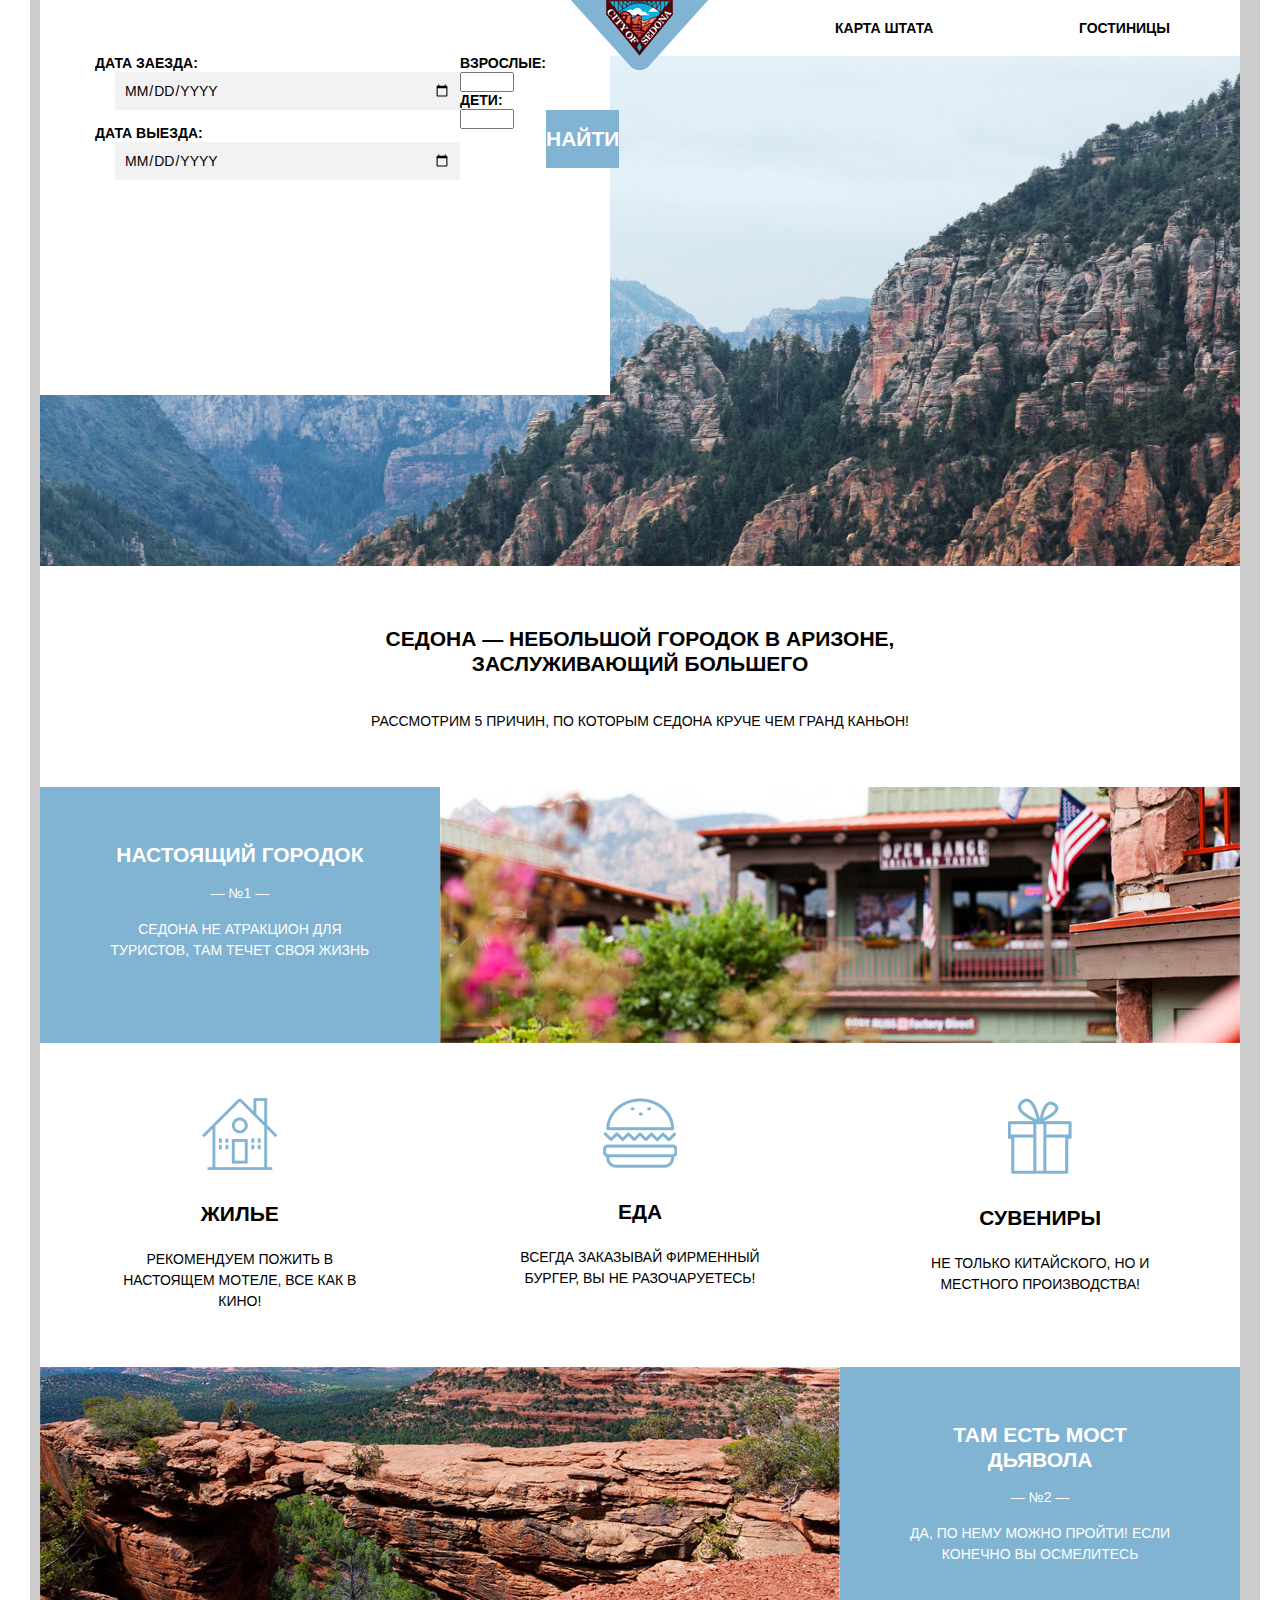
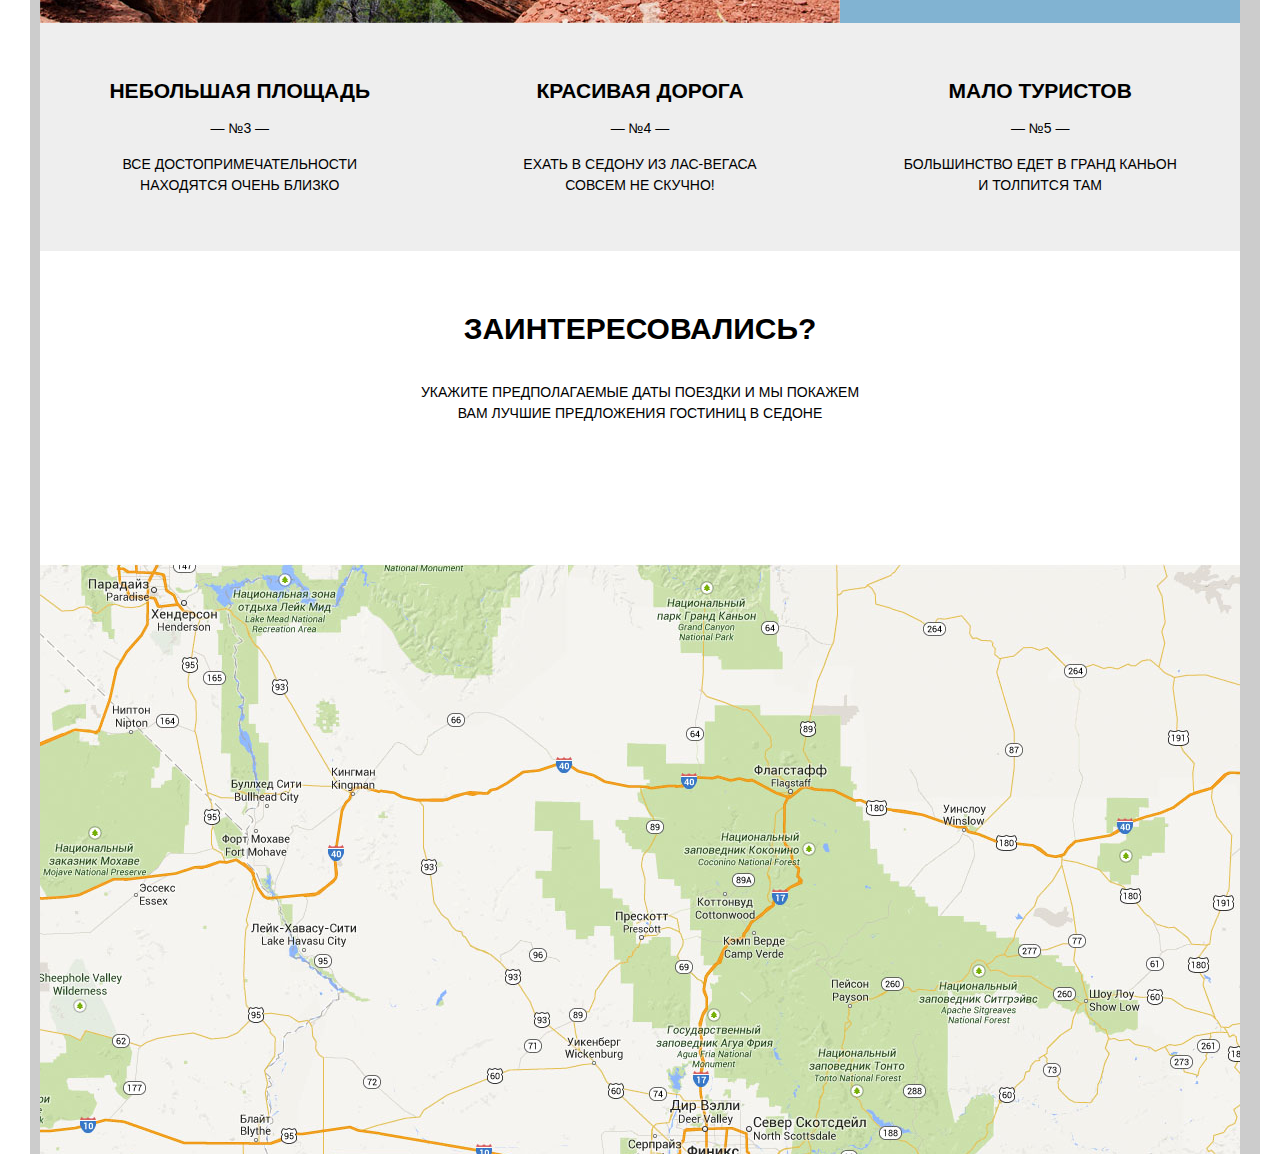
==== lesson16/index.html @ 80fe2724 "Refactoring structure of lessons" ====
<!doctype html>
<html lang="en">
<head>
    <meta charset="UTF-8">
    <meta name="viewport"
          content="width=device-width, user-scalable=no, initial-scale=1.0, maximum-scale=1.0, minimum-scale=1.0">
    <meta http-equiv="X-UA-Compatible" content="ie=edge">
    <title>les16</title>
    <link rel="stylesheet" href="css/normalize.css">
    <link rel="stylesheet" href="css/style.css">
    <script src="js/jquery-3.2.1.min.js" type="text/javascript"></script>
</head>
<body>
<div class="wrapper">
	<div class="container">
		<header class="header">
			<nav class="navigation">
				<div class="navigation-left">
					<a href="#">информация</a>
					<a href="#">фото и видео</a>
				</div>
				<div class="navigation-right">
					<a href="#">карта штата</a>
					<a href="#">гостиницы</a>
				</div>
			</nav>
			<div class="logo">
				<a href="#"><img src="images/logo.png" alt="Sedona logo"></a>
			</div>
		</header>
		<div class="banner">

		
		</div>
		<div class="title-box">
		<h4 class="title21">СЕДОНА — небольшой городок в АРИЗОНЕ, 
		зАСЛУЖИвающий большего</h4>
		<div class="text-center">
		<p>Рассмотрим 5 причин, по которым Седона круче чем гранд каньон!</p>
		</div>
		</div>
		<div class="two-cols">
			<div class="reason text-center">
				<h4 class="title21 title--white">НАСТОЯЩИЙ ГОРОДОК</h4>
				<div class="reason-number"> 	&#8212; №1 	&#8212; </div>
				<div>СЕДОНА НЕ АТРАКЦИОН ДЛЯ ТУРИСТОВ, 
				ТАМ ТЕЧЕТ СВОЯ ЖИЗНЬ</div>
			</div>
			<div>
				<img src="images/reason1.jpg" alt="reason number one">
			</div>
		</div>
		<div class="service">
			<div class="house text-center">
				<img src="images/house.png" alt="house">
				<div class="title21">Жилье</div>
				<p>Рекомендуем пожить в настоящем мотеле, все как в кино!</p>
			</div>
			<div class="food text-center">
				<img src="images/food.png" alt="food">
				<div class="title21">ЕДА</div>
				<p>Всегда заказывай ФИРМЕННЫЙ БУРГЕР, Вы НЕ разочаруетесь!</p>
			</div>
			<div class="souvenires text-center">
				<img src="images/souvenirs.png" alt="souvenires">
				<div class="title21">СУВЕНИРЫ</div>
				<p>Не только китайского, но и местного производства!</p>
			</div>
		</div>
		<div class="two-cols">
			<div>
				<img src="images/reason2.jpg" alt="reason number one">
			</div>
			<div class="reason text-center">
				<h4 class="title21 title--white">ТАМ ЕСТЬ Мост дьявола</h4>
				<div class="reason-number"> 	&#8212; №2 	&#8212; </div>
				<div>Да, по нему можно пройти! Если конечно вы осмелитесь</div>
			</div>
		</div>
		<div class="reasons">
			<div class="reason text-center">
				<h4 class="title21">НЕБОЛЬШАЯ ПЛОЩАДЬ</h4>
				<div class="reason-number"> 	&#8212; №3 	&#8212; </div>
				<div>ВСЕ достопримечательности находятся очень близко</div>
			</div>
			<div class="reason text-center">
				<h4 class="title21">КРАСИВАЯ ДОРОГА</h4>
				<div class="reason-number"> 	&#8212; №4 	&#8212; </div>
				<div>ЕХАТЬ В СЕДОНУ ИЗ ЛАС-ВЕГАСА совсем НЕ СКУЧНО!</div>
			</div>
			<div class="reason text-center">
				<h4 class="title21">МАЛО ТУРИСТОВ</h4>
				<div class="reason-number"> 	&#8212; №5 	&#8212; </div>
				<div>Большинство едет в гранд каньон и толпится там</div>
			</div>
		</div>
		<div class="interest text-center">
			<h4 class="title30">ЗАИНТЕРЕСОВАЛИСЬ?</h4>
			<div class="text-center">
				<p>Укажите предполагаемые даты поездки 
				и мы покажем вам лучшие предложения гостиниц в седоне</p>
			</div>
		</div>
		<div class="map">
			
		</div>
		<div class="search-hotels">
			<form class="form-body">
					<div class="calendar">
						<div>
							<label>Дата заезда:<input id="date" type="date" value="01-06-2017" required></label>
						</div>
						<div>
							<label>Дата выезда:<input id="date" type="date" value="01-06-2017" required></label>
						</div>
					</div>
					<div class="numberofguests">
						<div>
							<label>Взрослые:<input type="number" name="quantity" min="0" max="50" required></label>
						</div>
						<div>
							<label>Дети:<input type="number" name="quantity" min="0" max="50" required></label>
						</div>
					</div>
					<button class="btn" type="submit">НАЙТИ</button>
				</form>
		</div>
		
		
		
	</div>


</div>





<script src="js/swiper.min.js" type="text/javascript"></script>
<script src="js/script.js" type="text/javascript"></script>
</body>
</html>
---- lesson16/css/style.css ----
@font-face {
    font-family: 'pt_sans';
    src: url('../fots/pt_sans-web-bold.eot');
    src: url('../fots/pt_sans-web-bold.eot?#iefix') format('embedded-opentype'),
         url('../fots/pt_sans-web-bold.woff2') format('woff2'),
         url('../fots/pt_sans-web-bold.woff') format('woff'),
         url('../fots/pt_sans-web-bold.svg#pt_sansbold') format('svg');
    font-weight: 700;
    font-style: normal;
}
@font-face {
    font-family: 'pt_sans';
    src: url('../fots/pt_sans-web-regular.eot');
    src: url('../fots/pt_sans-web-regular.eot?#iefix') format('embedded-opentype'),
         url('../fots/pt_sans-web-regular.woff2') format('woff2'),
         url('../fots/pt_sans-web-regular.woff') format('woff'),
         url('../fots/pt_sans-web-regular.svg#pt_sansregular') format('svg');
    font-weight: 400;
    font-style: normal;
}
*{
    box-sizing: border-box;
    padding:0;
    margin: 0;
	text-transform: uppercase;
}
a{
	text-decoration: none;
	color: #000;
	-webkit-transition: 0.3s;
	-moz-transition: 0.3s;
	transition: 0.3s;
}
a:hover{
	color: #81b3d2;
}
a:active{
	color: #b2b2b2;
}
body{
    font: 400 14px/1.5 'pt_sans', Arial, Verdana, Tahoma, sans-serif;
}
ul{
    padding: 0;
    list-style: none;
}
img{
	max-width: 100%;
	height: auto;
}
.wrapper{
    overflow: hidden;
}
.container{
    max-width: 1200px;
    display: block;
    margin: 0 auto;
	-webkit-box-shadow: 5px 0 0 15px rgba(0,0,0,0.2);
	-moz-box-shadow: 5px 0 0 15px rgba(0,0,0,0.2);
	box-shadow: 5px 0 0 15px rgba(0,0,0,0.2);
}
.header{
	background: #fff;
	min-height: 56px;
}
.navigation{
	display: flex;
	justify-content: space-between;
	min-height: 56px;
	align-items: stretch;
}
.navigation a{
	display: block;
	vertical-align: middle;
	text-transform: uppercase;
	padding: 5px 10px;
	font-weight: 700;
}
.navigation div{
	display: flex;
	flex-basis: 50%;
	justify-content: space-between;
	align-items: center;
}
.navigation-left{
	padding: 0 185px 0 60px;
}
.navigation-right{
	padding: 0 60px 0 185px;
}
.logo{
	height: 138px;
	position: absolute;
	top: 0;
	left: 50%;
	margin-left: -69px;
	z-index: 9;
}
.logo img{
	width: 100%;
	height: auto;
}
.banner{
	min-height: 510px;
	background: url("../images/banner.jpg") no-repeat 50% 0;
	background-size: cover;
	position: relative;
	margin-bottom: 60px;
}
.title21{
	font-size: 21px;
	max-width: 510px;
	text-align: center;
	font-weight: 700;
	line-height: 1.2;
	color: #000;
	margin: 0 auto 15px;
}
.title--white{
	color: #fff;
}
.text-center{
	text-align: center;
}
.title-box{
	margin: 0 0 55px;
}
.title-box .title21{
	margin-bottom: 35px;
}
.two-cols{
	display: flex;
	align-items: stretch;
}
.reason{
	flex-basis: 33.3%;
}
.two-cols .reason {
	color: #fff;
	background: #81b3d2;
	padding: 55px 60px;
}
.two-cols img{
	width: 100%;
	overflow: hidden;
	height: auto;
	min-height: 100%;
	display: block;
}
.two-cols div{
	overflow: hidden;
	flex-grow: 1;
}
.reason-number{
	margin: 15px 0 15px;
}
.service{
	display: flex;
	align-items: stretch;
	justify-content: space-between;
}
.service > div{
	flex-basis: 33.3%;
	padding: 55px 60px;
}
.service img{
	margin-bottom: 25px;
}
.service .title21{
	margin-bottom: 22px;
}
.reasons{
	display: flex;
	justify-content: space-between;
	background: #eeeeee;
	margin-bottom: 60px;
}
.reasons > div{
	padding: 55px 60px;
}
.title30{
	font-size: 30px;
	text-align: center;
	font-weight: 700;
	line-height: 1.2;
	color: #000;
	margin: 0 auto 35px;
}
.interest p{
	display: inline-block;
	max-width: 450px;
	text-align: center;
}
.interest{
	margin: 0 0 140px 0;
}
.map{
	min-height: 590px;
	background: url("../images/map.jpg") no-repeat 50% 0;
	background-size: cover;
	position: relative;
}
.search-hotels{
	width: 570px;
	height: 395px;
	position: absolute;
	top: 0;
	background: #fff;
	font-size: 14px;
	color: #000;
	font-weight: 700;
	line-height: 1.2;
}
.form-body{
	display: flex;
	justify-content: flex-start;
	margin: 55px;
	width: 457px;
}
.btn{
	width: 457px;
	height: 58px;
	background: #81b3d2;
	border: none;
	font-size: 21px;
	color: #fff;
	text-align: center;
	font-weight: 700;
	line-height: 1.2;
	margin-top: 55px;
}
.calendar input{
	width: 345px;
	height: 38px;
	background: #f2f2f2;
	border: none;
	padding: 9px;
	margin: 0 0 15px 20px;
	
}
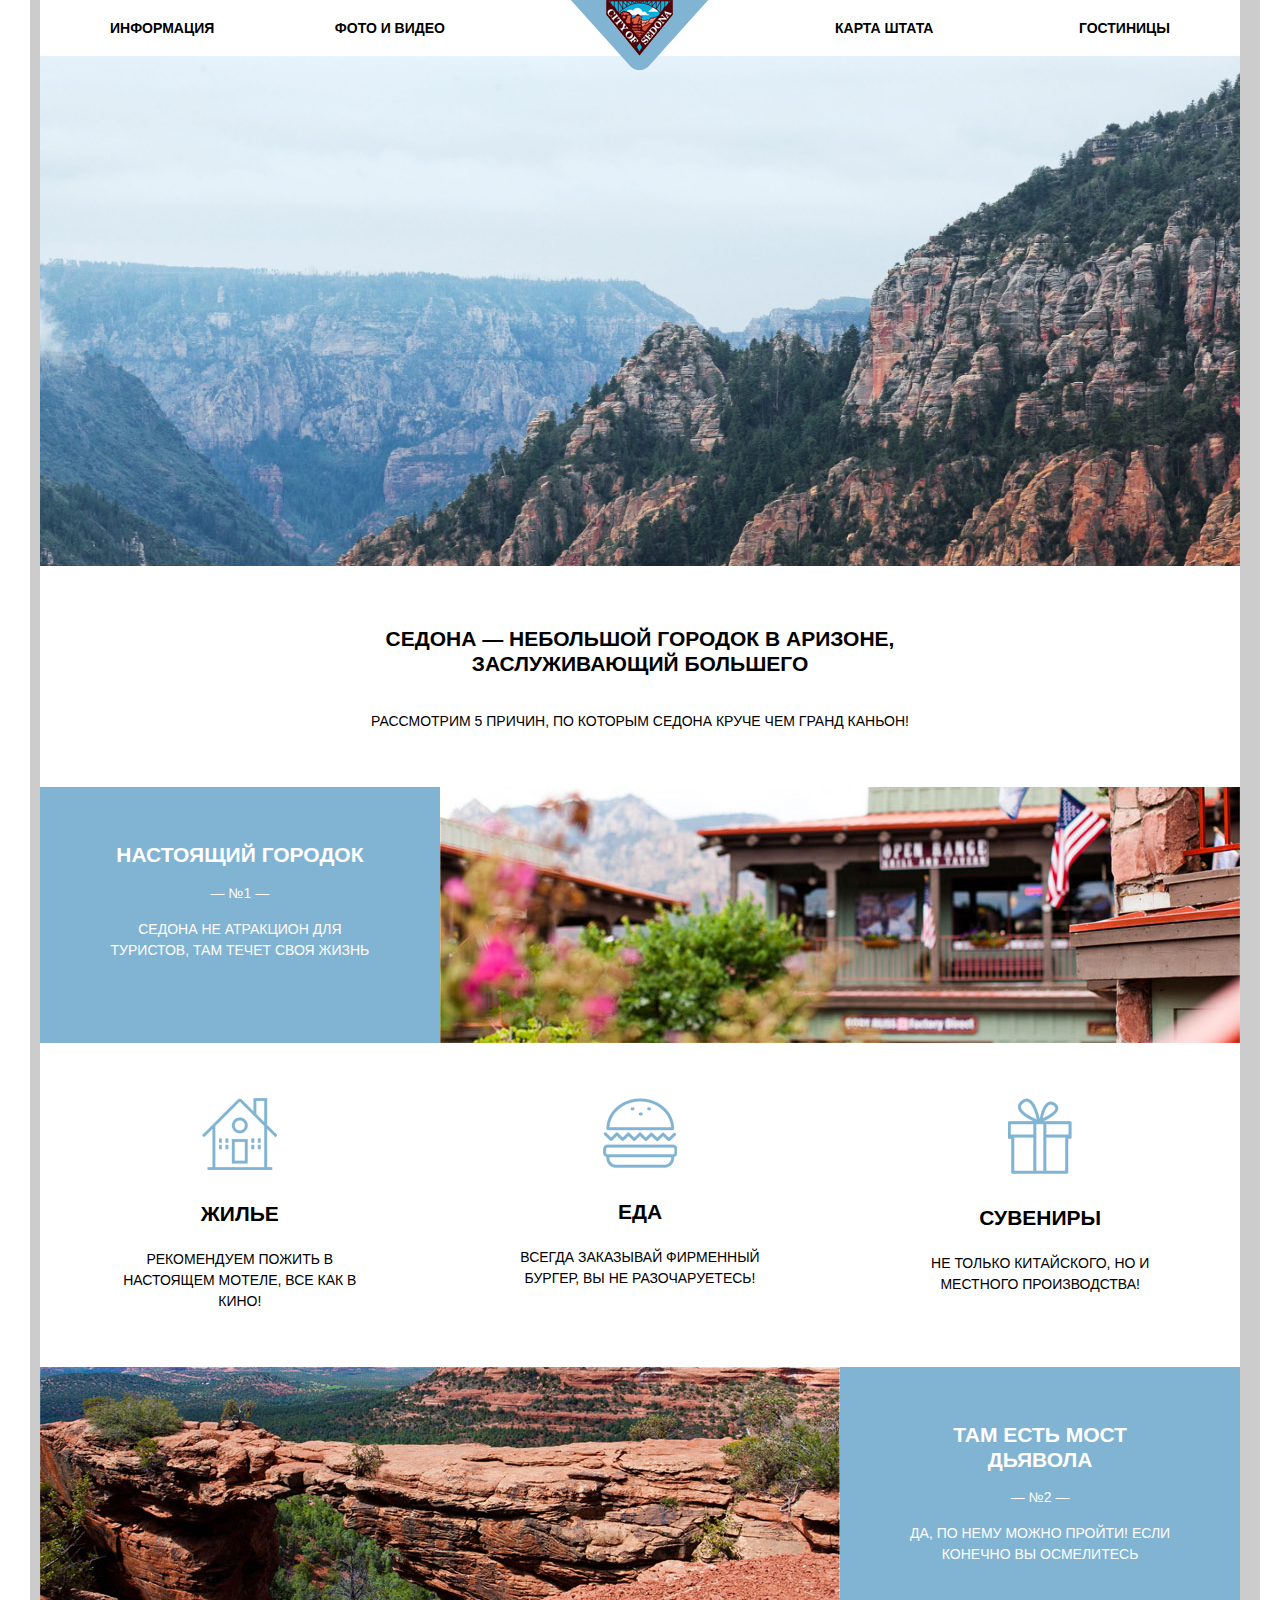
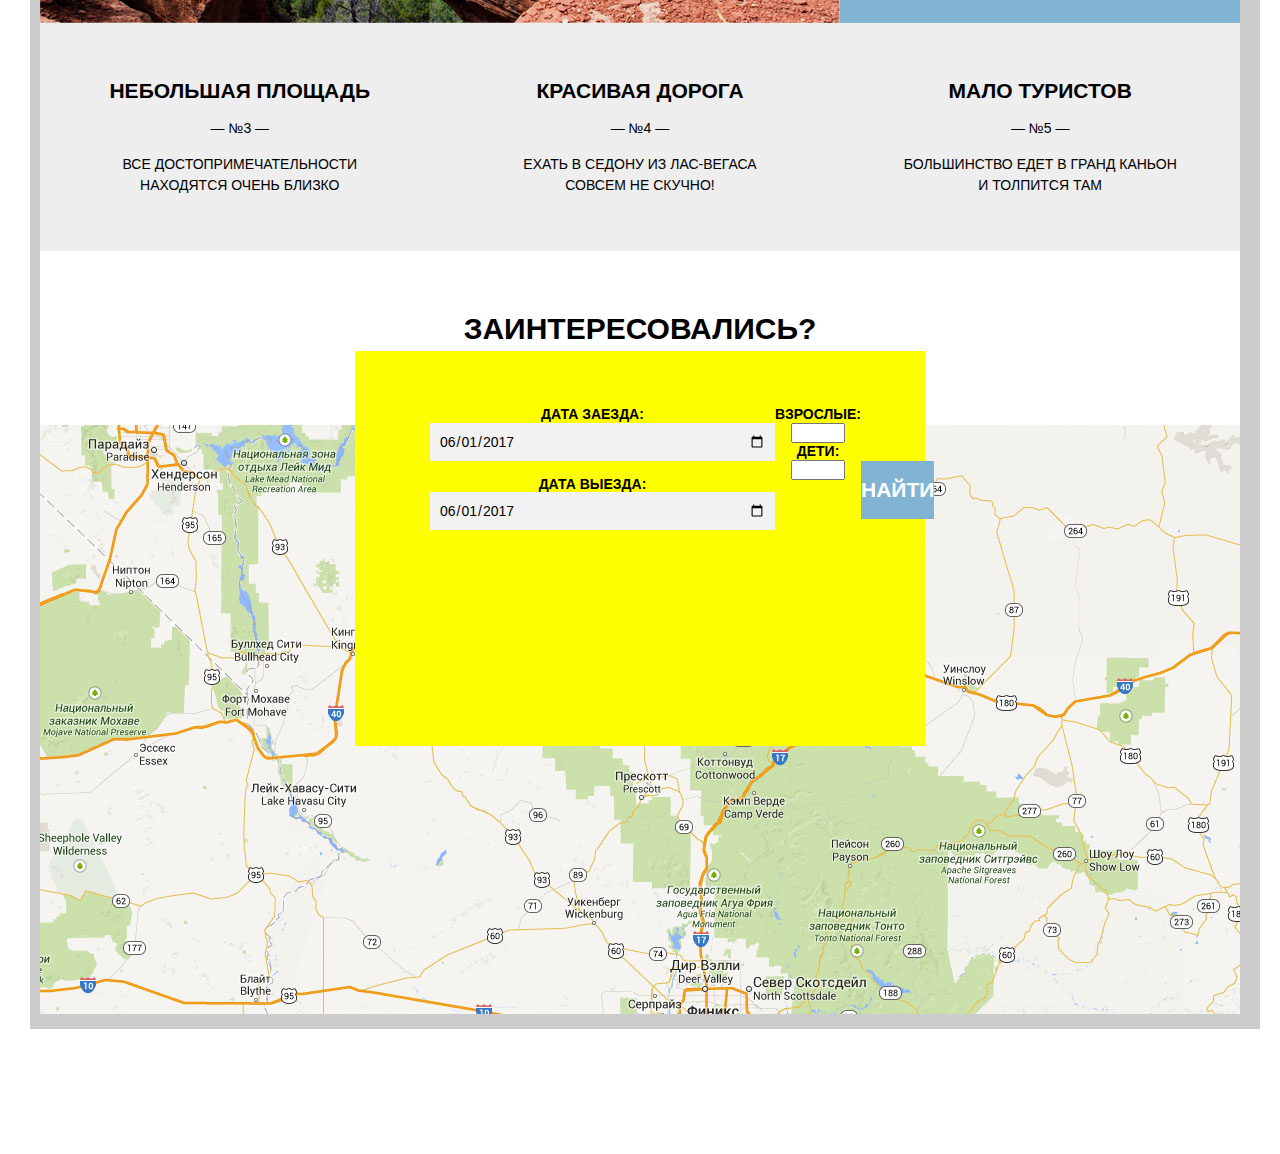
==== commit e96df1c4: "Fixed searching-hotels to absolute centering. Fixed date format." ====
--- a/lesson16/index.html
+++ b/lesson16/index.html
@@ -28,10 +28,7 @@
 				<a href="#"><img src="images/logo.png" alt="Sedona logo"></a>
 			</div>
 		</header>
-		<div class="banner">
-
-		
-		</div>
+		<div class="banner"></div>
 		<div class="title-box">
 		<h4 class="title21">СЕДОНА — небольшой городок в АРИЗОНЕ, 
 		зАСЛУЖИвающий большего</h4>
@@ -100,43 +97,35 @@
 				<p>Укажите предполагаемые даты поездки 
 				и мы покажем вам лучшие предложения гостиниц в седоне</p>
 			</div>
-		</div>
-		<div class="map">
-			
-		</div>
-		<div class="search-hotels">
-			<form class="form-body">
+			<div class="map"></div>
+			<div class="search-hotels">
+				<form class="form-body">
 					<div class="calendar">
 						<div>
-							<label>Дата заезда:<input id="date" type="date" value="01-06-2017" required></label>
+							<label>Дата заезда:</label>
+							<input id="date" type="date" value="2017-06-01" required>
 						</div>
 						<div>
-							<label>Дата выезда:<input id="date" type="date" value="01-06-2017" required></label>
+							<label>Дата выезда:</label>
+							<input id="date" type="date" value="2017-06-01" required>
 						</div>
 					</div>
 					<div class="numberofguests">
 						<div>
-							<label>Взрослые:<input type="number" name="quantity" min="0" max="50" required></label>
+							<label>Взрослые:</label>
+							<input type="number" name="quantity" min="0" max="50" required>
 						</div>
 						<div>
-							<label>Дети:<input type="number" name="quantity" min="0" max="50" required></label>
+							<label>Дети:</label>
+							<input type="number" name="quantity" min="0" max="50" required>
 						</div>
 					</div>
 					<button class="btn" type="submit">НАЙТИ</button>
 				</form>
+			</div>
 		</div>
-		
-		
-		
 	</div>
-
-
 </div>
-
-
-
-
-
 <script src="js/swiper.min.js" type="text/javascript"></script>
 <script src="js/script.js" type="text/javascript"></script>
 </body>
--- a/lesson16/css/style.css
+++ b/lesson16/css/style.css
@@ -186,13 +186,14 @@
 	color: #000;
 	margin: 0 auto 35px;
 }
+.interest{
+	margin: 0 0 140px 0;
+	position: relative;
+}
 .interest p{
 	display: inline-block;
 	max-width: 450px;
 	text-align: center;
-}
-.interest{
-	margin: 0 0 140px 0;
 }
 .map{
 	min-height: 590px;
@@ -204,12 +205,18 @@
 	width: 570px;
 	height: 395px;
 	position: absolute;
-	top: 0;
+	margin: auto;
+	margin-top: 40px;
+  	top: 0; 
+  	left: 0; 
+  	bottom: 0; 
+  	right: 0;
 	background: #fff;
 	font-size: 14px;
 	color: #000;
 	font-weight: 700;
 	line-height: 1.2;
+	background-color: yellow;
 }
 .form-body{
 	display: flex;
